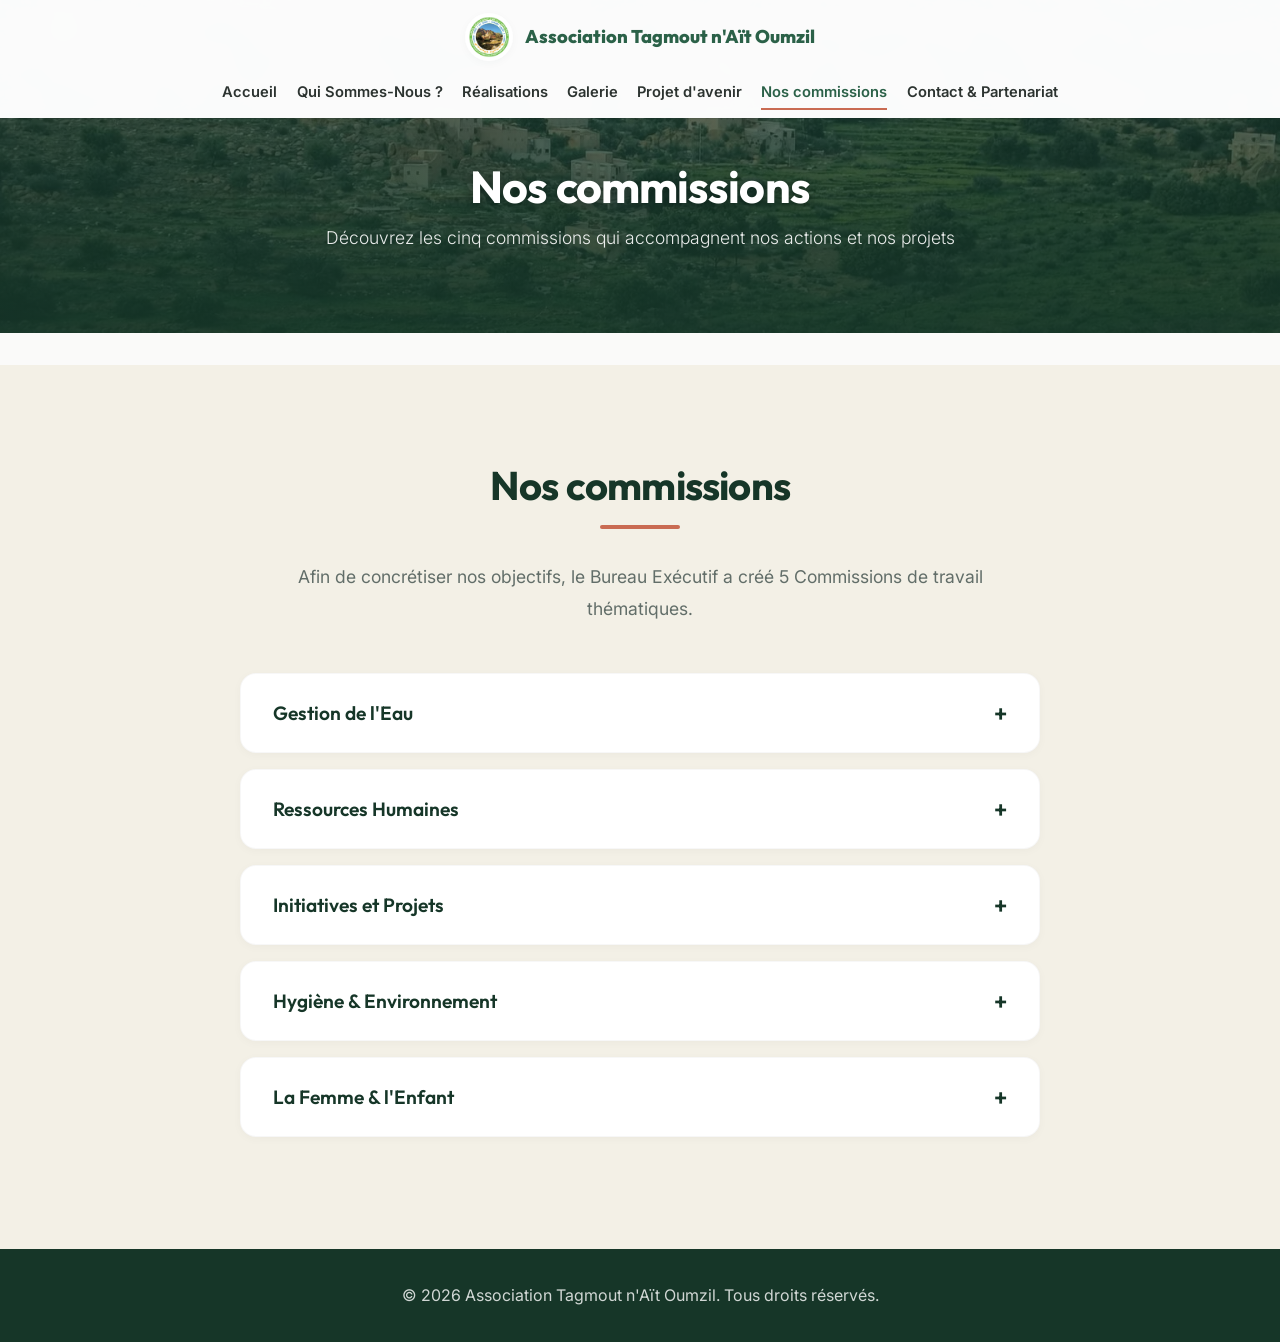
==== commissions-thematiques.html @ 9f8398c7 "feat: presenter les commissions et actualiser les contenus" ====
<!DOCTYPE html>
<html lang="fr">
<head>
    <meta charset="UTF-8">
    <meta name="viewport" content="width=device-width, initial-scale=1.0">
    <title>Nos commissions - Association Tagmout n'Aït Oumzil</title>
    <meta name="description" content="Découvrez les cinq commissions thématiques de l’Association Tagmout : eau, ressources humaines, projets, environnement, femme et enfant.">
    <!-- Google Fonts -->
    <link rel="preconnect" href="https://fonts.googleapis.com">
    <link rel="preconnect" href="https://fonts.gstatic.com" crossorigin>
    <link href="https://fonts.googleapis.com/css2?family=Inter:wght@300;400;600;800&family=Outfit:wght@400;700;900&display=swap" rel="stylesheet">
    <!-- Main Stylesheet -->
    <link rel="stylesheet" href="styles.css?v=2.5">
</head>
<body>
    <!-- Navbar -->
    <nav id="navbar">
        <div class="nav-container">
            <a href="index.html" class="logo">
                <img src="images/logo.webp" alt="Logo Association Tagmout n'Aït Oumzil">
                <span>Association Tagmout n'Aït Oumzil</span>
            </a>
            <button type="button" class="menu-toggle" id="mobile-menu" aria-label="Ouvrir le menu" aria-expanded="false" aria-controls="navigation-principale">
                <span class="bar"></span>
                <span class="bar"></span>
                <span class="bar"></span>
            </button>
            <ul class="nav-menu" id="navigation-principale">
                <li><a href="index.html" class="nav-links">Accueil</a></li>
                <li><a href="qui-sommes-nous.html" class="nav-links">Qui Sommes-Nous ?</a></li>
                <li><a href="realisations.html" class="nav-links">Réalisations</a></li>
                <li><a href="galerie.html" class="nav-links">Galerie</a></li>
                <li><a href="projets-d-avenir.html" class="nav-links">Projet d'avenir</a></li>
                <li><a href="commissions-thematiques.html" class="nav-links">Nos commissions</a></li>
                <li><a href="contact.html" class="nav-links">Contact & Partenariat</a></li>
            </ul>
        </div>
    </nav>

    <!-- Page Header -->
    <header class="page-header">
        <div class="page-header-content">
            <h1>Nos commissions</h1>
            <p>Découvrez les cinq commissions qui accompagnent nos actions et nos projets</p>
        </div>
    </header>

    <!-- Commissions Section -->
    <section class="section light-bg" id="commissions-section">
        <div class="container">
            <div class="section-title">
                <h2>Nos commissions</h2>
                <div class="underline"></div>
            </div>
            <p class="section-subtitle" style="margin-bottom: 3rem;">Afin de concrétiser nos objectifs, le Bureau Exécutif a créé 5 Commissions de travail thématiques.</p>

            <div class="accordion scroll-reveal">
                <div class="accordion-item">
                    <button class="accordion-header">Gestion de l'Eau</button>
                    <div class="accordion-content">
                        <ul>
                            <li>Sensibilisation sur la préservation de l'eau.</li>
                            <li>Réhabilitation des canaux de Zghoughen et des abords du Grand Réservoir Commun.</li>
                            <li>Renforcement du puits de Tizirt.</li>
                            <li>Construction d'un nouveau Réservoir pour la collecte des eaux de pluie.</li>
                        </ul>
                    </div>
                </div>
                <div class="accordion-item">
                    <button class="accordion-header">Ressources Humaines</button>
                    <div class="accordion-content">
                        <ul>
                            <li>Plan de formation pour le Bureau Exécutif.</li>
                            <li>Campagnes pour attirer les jeunes, les femmes et les compétences de la diaspora.</li>
                            <li>Création du site web pour la communication.</li>
                        </ul>
                    </div>
                </div>
                <div class="accordion-item">
                    <button class="accordion-header">Initiatives et Projets</button>
                    <div class="accordion-content">
                        <ul>
                            <li>Réhabilitation des trajets et panneaux de signalisation.</li>
                            <li>Route carrossable pour désenclaver le centre du Douar.</li>
                            <li>Création d'une coopérative d'exploitation des potentialités.</li>
                            <li>Espace de détente, repos et rencontres au centre du Douar.</li>
                        </ul>
                    </div>
                </div>
                <div class="accordion-item">
                    <button class="accordion-header">Hygiène & Environnement</button>
                    <div class="accordion-content">
                        <ul>
                            <li>Installations de fûts d'incinération des déchets ménagers.</li>
                            <li>Nettoyage des points noirs du Douar.</li>
                            <li>Soutien au projet d'assainissement liquide écologique.</li>
                        </ul>
                    </div>
                </div>
                <div class="accordion-item">
                    <button class="accordion-header">La Femme & l'Enfant</button>
                    <div class="accordion-content">
                        <ul>
                            <li>Campagnes de sensibilisation pour les femmes (développement, eau, hygiène).</li>
                            <li>Campagnes pour attirer les compétences des femmes résidentes ou à l'étranger.</li>
                            <li>Soutien à la création de la coopérative du Douar.</li>
                        </ul>
                    </div>
                </div>
            </div>
        </div>
    </section>

    <!-- Footer -->
    <footer>
        <div class="container">
            <p>&copy; 2026 Association Tagmout n'Aït Oumzil. Tous droits réservés.</p>
        </div>
    </footer>

    <script src="script.js?v=2.5"></script>
</body>
</html>
---- styles.css ----
/* 
   =============================================
   VARIABLES & GLOBAL STYLES
   =============================================
*/
:root {
    /* Color Palette - Elegant & Earthy */
    --primary: #2b6148;      /* Deep Forest Green */
    --primary-light: #3d8664;
    --primary-dark: #163628;
    --secondary: #c96b52;    /* Refined Terracotta */
    --accent: #dcb375;       /* Muted Gold */
    --bg-color: #fafaf9;     /* Warm, very light gray */
    --bg-light: #f3f0e6;     /* Sophisticated beige */
    --text-main: #2c3330;    /* Dark charcoal */
    --text-muted: #626e69;
    --white: #ffffff;
    
    /* Typography */
    --font-heading: 'Outfit', sans-serif;
    --font-body: 'Inter', sans-serif;
    
    /* Elegant Effects */
    --shadow-sm: 0 2px 10px rgba(0, 0, 0, 0.03);
    --shadow-md: 0 8px 30px rgba(0, 0, 0, 0.06);
    --shadow-lg: 0 15px 40px rgba(0, 0, 0, 0.08);
    --transition: all 0.4s cubic-bezier(0.25, 1, 0.5, 1);
    --border-radius: 16px;
}

* {
    margin: 0;
    padding: 0;
    box-sizing: border-box;
}

html {
    scroll-behavior: smooth;
    font-size: 16px;
}

body {
    font-family: var(--font-body);
    background-color: var(--bg-color);
    color: var(--text-main);
    line-height: 1.8;
    overflow-x: hidden;
}

h1, h2, h3, h4, h5, h6 {
    font-family: var(--font-heading);
    font-weight: 700;
    line-height: 1.2;
    color: var(--primary-dark);
    letter-spacing: -0.02em;
}

a {
    text-decoration: none;
    color: inherit;
}

ul {
    list-style: none;
}

.container {
    max-width: 1200px;
    margin: 0 auto;
    padding: 0 2rem;
}

/* 
   =============================================
   BUTTONS
   =============================================
*/
.btn {
    display: inline-block;
    padding: 0.8rem 2rem;
    border-radius: 50px;
    font-weight: 600;
    text-transform: uppercase;
    letter-spacing: 1px;
    font-size: 0.9rem;
    transition: var(--transition);
    cursor: pointer;
    border: none;
}

.btn-primary {
    background-color: var(--primary);
    color: var(--white);
    box-shadow: var(--shadow-sm);
}

.btn-primary:hover {
    background-color: var(--primary-dark);
    transform: translateY(-2px);
    box-shadow: var(--shadow-md);
}

/* 
   =============================================
   NAVIGATION
   =============================================
*/
#navbar {
    position: fixed;
    top: 0;
    width: 100%;
    background-color: rgba(255, 255, 255, 0.98);
    backdrop-filter: blur(10px);
    -webkit-backdrop-filter: blur(10px);
    z-index: 1000;
    box-shadow: 0 4px 20px rgba(0, 0, 0, 0.05);
    transition: var(--transition);
}

.nav-container {
    max-width: 1400px;
    margin: 0 auto;
    padding: 0.8rem 2rem;
    display: flex;
    justify-content: space-between;
    align-items: center;
}

.logo {
    display: flex;
    align-items: center;
    gap: 0.8rem;
    font-family: var(--font-heading);
    font-size: 1.15rem;
    font-weight: 800;
    color: var(--primary);
    white-space: nowrap;
    text-decoration: none;
}

.logo span {
    white-space: nowrap;
}

.logo img {
    height: 48px;
    width: 48px;
    border-radius: 50%;
    object-fit: cover;
    box-shadow: var(--shadow-sm);
    transition: var(--transition);
    flex-shrink: 0;
}

.logo img:hover {
    transform: scale(1.05);
}

.nav-menu {
    display: flex;
    align-items: center;
    gap: 1.2rem;
    list-style: none;
}

.nav-links {
    font-weight: 600;
    font-size: 0.92rem;
    color: var(--text-main);
    transition: var(--transition);
    position: relative;
    white-space: nowrap;
    padding: 0.3rem 0;
}

.nav-links::after {
    content: '';
    position: absolute;
    width: 0;
    height: 2px;
    bottom: -4px;
    left: 0;
    background-color: var(--secondary);
    transition: var(--transition);
}

.nav-links:hover {
    color: var(--primary);
}

.nav-links:hover::after {
    width: 100%;
}

.menu-toggle {
    background: transparent;
    border: 0;
    padding: 10px;
    flex-shrink: 0;
    display: none;
    flex-direction: column;
    cursor: pointer;
    gap: 5px;
}

.menu-toggle:focus-visible {
    outline: 3px solid var(--primary);
    outline-offset: 3px;
}

.filter-btn[hidden] {
    display: none;
}

.gallery-empty {
    color: var(--white);
    padding: 2rem;
    text-align: center;
}

.bar {
    width: 25px;
    height: 3px;
    background-color: var(--primary-dark);
    transition: var(--transition);
}

/* 
   =============================================
   HERO SECTION
   =============================================
*/
.hero {
    position: relative;
    height: 100vh;
    min-height: 700px;
    display: flex;
    align-items: center;
    justify-content: center;
    text-align: center;
    padding: 0 2rem;
    overflow: hidden;
}

.hero-bg {
    position: absolute;
    top: 0; left: 0; right: 0; bottom: 0;
    background-image: url('images/photos.webp');
    background-size: cover;
    background-position: center;
    background-attachment: fixed;
    z-index: 0;
    transform: scale(1.05);
}

.hero-overlay {
    position: absolute;
    top: 0; left: 0; right: 0; bottom: 0;
    background: linear-gradient(180deg, rgba(22, 54, 40, 0.5) 0%, rgba(22, 54, 40, 0.85) 100%);
    z-index: 1;
}

.hero-content {
    position: relative;
    z-index: 2;
    max-width: 900px;
    color: var(--white);
    padding-top: 50px;
}

.animate-title {
    font-size: 3.8rem;
    color: var(--white);
    margin-bottom: 1.5rem;
    text-shadow: 0 5px 15px rgba(0,0,0,0.5);
    opacity: 0;
    animation: fadeInUp 1s ease 0.2s forwards;
}

.animate-subtitle {
    font-size: 1.3rem;
    margin-bottom: 2.5rem;
    color: rgba(255,255,255,0.9);
    font-weight: 300;
    opacity: 0;
    animation: fadeInUp 1s ease 0.5s forwards;
    line-height: 1.8;
}

.animate-btn {
    opacity: 0;
    animation: fadeInUp 1s ease 0.8s forwards;
}

.btn-glow {
    box-shadow: none;
    position: relative;
    overflow: hidden;
}

.btn-glow::after {
    content: '';
    position: absolute;
    top: -50%; left: -50%; width: 200%; height: 200%;
    background: radial-gradient(circle, rgba(255,255,255,0.1) 0%, transparent 60%);
    opacity: 0;
    transform: scale(0.5);
    transition: transform 0.5s, opacity 0.5s;
}

.btn-glow:hover::after {
    opacity: 1;
    transform: scale(1);
}

.btn-glow:hover {
    box-shadow: var(--shadow-md);
}

/* Scroll Indicator */
.scroll-indicator {
    position: absolute;
    bottom: 30px;
    left: 50%;
    transform: translateX(-50%);
    z-index: 2;
    display: flex;
    flex-direction: column;
    align-items: center;
    opacity: 0;
    animation: fadeIn 1s ease 1.2s forwards;
}

.mouse {
    width: 30px;
    height: 50px;
    border: 2px solid rgba(255,255,255,0.7);
    border-radius: 20px;
    position: relative;
}

.wheel {
    width: 4px;
    height: 8px;
    background-color: var(--white);
    border-radius: 2px;
    position: absolute;
    top: 8px;
    left: 50%;
    transform: translateX(-50%);
    animation: scrollWheel 2s infinite ease-in-out;
}

/* 
   =============================================
   SECTIONS & LAYOUTS
   =============================================
*/
.section {
    padding: 6rem 0;
}

.light-bg {
    background-color: var(--bg-light);
}

.section-title {
    text-align: center;
    margin-bottom: 4rem;
}

.section-title h2 {
    font-size: 2.5rem;
    margin-bottom: 1rem;
}

.underline {
    width: 80px;
    height: 4px;
    background-color: var(--secondary);
    margin: 0 auto;
    border-radius: 2px;
}

.section-subtitle {
    text-align: center;
    max-width: 700px;
    margin: -2rem auto 4rem;
    font-size: 1.1rem;
    color: var(--text-muted);
}

/* About Grid */
.about-grid {
    display: grid;
    grid-template-columns: 1fr 1fr;
    gap: 4rem;
    align-items: center;
}

.about-text p {
    font-size: 1.1rem;
    margin-bottom: 1.5rem;
}

.bureau-info {
    margin-top: 2rem;
    padding: 1.5rem;
    background-color: var(--white);
    border-left: 4px solid var(--primary);
    border-radius: 0 var(--border-radius) var(--border-radius) 0;
    box-shadow: var(--shadow-sm);
}

.about-image img {
    width: 100%;
    border-radius: var(--border-radius);
    box-shadow: var(--shadow-md);
    transition: var(--transition);
}

.about-image img:hover {
    transform: scale(1.02);
    box-shadow: var(--shadow-lg);
}

/* Cards Grid */
.cards-grid {
    display: grid;
    grid-template-columns: repeat(auto-fit, minmax(300px, 1fr));
    gap: 2rem;
}

.card {
    background-color: var(--white);
    padding: 2.5rem 2rem;
    border-radius: var(--border-radius);
    box-shadow: var(--shadow-sm);
    border: 1px solid rgba(0,0,0,0.03);
    text-align: center;
    transition: var(--transition);
    position: relative;
    overflow: hidden;
    z-index: 1;
}

.card::before {
    content: '';
    position: absolute;
    top: 0; left: 0; width: 100%; height: 0;
    background-color: var(--primary-light);
    z-index: -1;
    transition: var(--transition);
    opacity: 0.05;
}

.card:hover {
    transform: translateY(-4px);
    box-shadow: var(--shadow-md);
    border-color: rgba(43, 97, 72, 0.1);
}

.card-icon {
    font-size: 3rem;
    margin-bottom: 1.5rem;
}

.card h3 {
    font-size: 1.3rem;
    margin-bottom: 1rem;
}

.card p {
    color: var(--text-muted);
    font-size: 0.95rem;
}

.card ul {
    text-align: left;
    margin-top: 1rem;
    padding-left: 0;
    list-style: none;
}

.card li {
    color: var(--text-muted);
    font-size: 0.95rem;
    margin-bottom: 0.8rem;
    position: relative;
    padding-left: 1.4rem;
    line-height: 1.6;
}

.card li::before {
    content: "•";
    color: var(--primary);
    font-weight: bold;
    font-size: 1.2rem;
    position: absolute;
    left: 0;
    top: -2px;
}

/* Accordion */
.accordion {
    max-width: 800px;
    margin: 0 auto;
}

.accordion-item {
    background-color: var(--white);
    margin-bottom: 1rem;
    border-radius: var(--border-radius);
    box-shadow: var(--shadow-sm);
    border: 1px solid rgba(0,0,0,0.03);
    overflow: hidden;
    transition: var(--transition);
}

.accordion-item:hover {
    transform: translateY(-2px);
    box-shadow: var(--shadow-md);
}

.accordion-header {
    width: 100%;
    text-align: left;
    padding: 1.5rem 2rem;
    font-size: 1.2rem;
    font-weight: 600;
    font-family: var(--font-heading);
    color: var(--primary-dark);
    background-color: transparent;
    border: none;
    cursor: pointer;
    display: flex;
    justify-content: space-between;
    align-items: center;
    transition: var(--transition);
}

.accordion-header:hover {
    color: var(--secondary);
}

.accordion-header::after {
    content: '+';
    font-size: 1.5rem;
    transition: var(--transition);
}

.accordion-header.active::after {
    content: '−';
    color: var(--secondary);
}

.accordion-content {
    max-height: 0;
    overflow: hidden;
    transition: max-height 0.3s ease-out;
    background-color: #fafafa;
}

.accordion-content ul {
    padding: 0 2rem 1.5rem 3rem;
    list-style-type: disc;
    color: var(--text-muted);
}

.accordion-content li {
    margin-bottom: 0.5rem;
}

/* Contact */
.contact-grid {
    display: grid;
    grid-template-columns: 1fr 1fr;
    gap: 4rem;
    align-items: center;
    margin-bottom: 4rem;
}

.contact-message h3 {
    font-size: 2rem;
    margin-bottom: 1.5rem;
}

.contact-message p {
    font-size: 1.1rem;
    margin-bottom: 1rem;
    color: var(--text-muted);
}

.contact-cards {
    display: flex;
    flex-direction: column;
    gap: 1.5rem;
}

.contact-card {
    background-color: var(--white);
    padding: 2rem;
    border-radius: var(--border-radius);
    border-left: 4px solid var(--primary);
    box-shadow: var(--shadow-sm);
    transition: var(--transition);
}

.contact-card:hover {
    transform: translateY(-2px);
    box-shadow: var(--shadow-md);
}

.contact-card h4 {
    color: var(--primary);
    margin-bottom: 0.5rem;
}

.contact-card .name {
    font-weight: 700;
    font-size: 1.2rem;
    margin-bottom: 1rem;
}

.contact-card p {
    margin-bottom: 0.5rem;
    display: flex;
    align-items: center;
    gap: 0.5rem;
}

.contact-card a {
    color: var(--primary);
    transition: var(--transition);
}

.contact-card a:hover {
    color: var(--secondary);
    text-decoration: underline;
}

.visite-cards-container {
    display: flex;
    flex-direction: column;
    gap: 3.5rem;
    margin-top: 2rem;
}

.visite-member {
    text-align: center;
}

.visite-member h3 {
    font-size: 1.4rem;
    color: var(--primary-dark);
    margin-bottom: 1.5rem;
    position: relative;
    display: inline-block;
    padding-bottom: 0.5rem;
}

.visite-member h3::after {
    content: '';
    position: absolute;
    bottom: 0;
    left: 25%;
    width: 50%;
    height: 2px;
    background-color: var(--accent);
}

.visite-cards {
    display: flex;
    justify-content: center;
    gap: 2.5rem;
    flex-wrap: wrap;
}

.visite-card-wrapper {
    display: flex;
    flex-direction: column;
    align-items: center;
    gap: 0.8rem;
}

.card-lang {
    font-size: 0.8rem;
    text-transform: uppercase;
    font-weight: 700;
    color: var(--secondary);
    letter-spacing: 1px;
    background: rgba(0, 0, 0, 0.05);
    padding: 0.3rem 0.8rem;
    border-radius: 50px;
}

.visite-img {
    max-width: 100%;
    width: 350px;
    border-radius: var(--border-radius);
    box-shadow: var(--shadow-md);
    transition: var(--transition);
}

/* Chiffres Clés Section */
.stats-section {
    background-color: var(--bg-light);
    padding: 5rem 0;
    border-bottom: 1px solid rgba(0,0,0,0.03);
}

.stats-container {
    display: flex;
    justify-content: space-around;
    align-items: center;
    flex-wrap: wrap;
    gap: 3rem;
    text-align: center;
}

.stat-item {
    flex: 1;
    min-width: 200px;
}

.stat-number {
    font-size: 3.5rem;
    font-weight: 800;
    font-family: var(--font-heading);
    margin-bottom: 0.5rem;
    color: var(--primary);
    display: flex;
    align-items: baseline;
    justify-content: center;
    letter-spacing: -1px;
}

.stat-suffix {
    font-size: 2rem;
    margin-left: 2px;
}

.stat-item p {
    font-size: 1.05rem;
    text-transform: uppercase;
    letter-spacing: 1px;
    color: var(--text-muted);
    font-weight: 600;
}

/* Commission overview on the home page */
#nos-commissions .commissions-intro {
    max-width: 760px;
    margin: 0 auto 2.5rem;
    text-align: center;
}

.commissions-grid {
    display: grid;
    grid-template-columns: repeat(5, minmax(0, 1fr));
    gap: 1rem;
}

.commission-card {
    padding: 1.5rem 1.25rem;
    background: var(--white);
    border: 1px solid rgba(43, 97, 72, 0.1);
    border-radius: var(--border-radius);
    box-shadow: var(--shadow-sm);
    border-bottom: 3px solid rgba(43, 97, 72, 0.3);
}

.commission-card-top {
    display: flex;
    align-items: center;
    justify-content: space-between;
    margin-bottom: 1.5rem;
}

.commission-icon {
    display: grid;
    place-items: center;
    width: 48px;
    height: 48px;
    border-radius: 14px;
    background: #edf4ef;
    color: var(--primary);
}

.commission-icon svg { width: 26px; height: 26px; }
.commission-number { color: var(--secondary); font-size: 0.8rem; font-weight: 600; }
.commission-card h3 { font-size: 1.15rem; line-height: 1.35; margin-bottom: 0.8rem; }
.commission-card p { font-size: 0.9rem; line-height: 1.7; color: var(--text-muted); }
.commissions-action { margin-top: 2.5rem; text-align: center; }
.commissions-action .btn { white-space: normal; }

@media (max-width: 1050px) {
    .commissions-grid { grid-template-columns: repeat(6, minmax(0, 1fr)); }
    .commission-card { grid-column: span 2; }
    .commission-card:nth-last-child(-n+2) { grid-column: span 3; }
}

@media (max-width: 600px) {
    .commissions-grid { grid-template-columns: 1fr; }
    .commission-card, .commission-card:nth-last-child(-n+2) { grid-column: auto; }
    .commission-card { padding: 1.5rem; }
    .commission-card-top { margin-bottom: 1rem; }
}

/* Galerie Section */
.gallery-filters {
    display: flex;
    justify-content: center;
    align-items: center;
    flex-wrap: wrap;
    gap: 0.8rem;
    margin-bottom: 2.5rem;
}

.filter-btn {
    background-color: var(--white);
    color: var(--text-main);
    border: 1px solid rgba(0, 0, 0, 0.08);
    padding: 0.6rem 1.4rem;
    border-radius: 30px;
    font-family: var(--font-body);
    font-size: 0.95rem;
    font-weight: 600;
    cursor: pointer;
    transition: var(--transition);
    box-shadow: var(--shadow-sm);
}

.filter-btn:hover {
    background-color: var(--bg-light);
    color: var(--primary);
    transform: translateY(-2px);
}

.filter-btn.active {
    background-color: var(--primary);
    color: var(--white);
    border-color: var(--primary);
    box-shadow: var(--shadow-md);
}

.gallery-grid {
    display: grid;
    grid-template-columns: repeat(auto-fit, minmax(300px, 1fr));
    gap: 2rem;
    margin-top: 1rem;
}

.gallery-item {
    position: relative;
    border-radius: var(--border-radius);
    overflow: hidden;
    box-shadow: var(--shadow-sm);
    aspect-ratio: 16/9;
    cursor: pointer;
    border: 1px solid rgba(0,0,0,0.03);
    transition: transform 0.4s ease, opacity 0.4s ease;
}

.gallery-item img {
    width: 100%;
    height: 100%;
    object-fit: cover;
    transition: transform 0.6s cubic-bezier(0.25, 1, 0.5, 1);
}

.gallery-overlay {
    position: absolute;
    bottom: 0;
    left: 0;
    width: 100%;
    padding: 2rem 1.5rem 1.5rem;
    background: linear-gradient(to top, rgba(22, 54, 40, 0.9), transparent);
    color: white;
    opacity: 0;
    transform: translateY(10px);
    transition: all 0.4s ease;
    display: flex;
    align-items: flex-end;
}

.gallery-overlay span {
    font-family: var(--font-heading);
    font-size: 1.3rem;
    font-weight: 600;
    letter-spacing: 0.5px;
}

.gallery-item:hover img {
    transform: scale(1.05);
}

.gallery-item:hover .gallery-overlay {
    opacity: 1;
    transform: translateY(0);
}

.visite-img:hover {
    transform: translateY(-2px) scale(1.02);
    box-shadow: var(--shadow-md);
}

/* Footer */
footer {
    background-color: var(--primary-dark);
    color: var(--white);
    text-align: center;
    padding: 2rem 0;
}

footer p {
    opacity: 0.8;
}

/* 
   =============================================
   ANIMATIONS & RESPONSIVE
   =============================================
*/
@keyframes fadeInDown {
    from { opacity: 0; transform: translateY(-30px); }
    to { opacity: 1; transform: translateY(0); }
}

.scroll-reveal {
    opacity: 0;
    transform: translateY(30px);
    transition: all 0.8s ease;
}

.scroll-reveal.visible {
    opacity: 1;
    transform: translateY(0);
}

/* Media Queries */
@media screen and (max-width: 992px) {
    .about-grid, .contact-grid {
        grid-template-columns: 1fr;
        gap: 2rem;
    }
    .hero-content h1 {
        font-size: 2.8rem;
    }
}

@media screen and (max-width: 1150px) {
    .nav-container {
        gap: 1rem;
    }

    .logo {
        min-width: 0;
        white-space: normal;
    }

    .logo span {
        white-space: normal;
        overflow-wrap: anywhere;
        line-height: 1.35;
    }

    .nav-menu {
        position: absolute;
        top: 100%;
        left: -100%;
        visibility: hidden;
        width: 100%;
        flex-direction: column;
        background-color: rgba(255, 255, 255, 0.98);
        text-align: center;
        transition: 0.3s;
        box-shadow: var(--shadow-md);
        padding: 2rem 0;
        gap: 1.5rem;
        max-height: calc(100dvh - 100%);
        overflow-y: auto;
        overscroll-behavior: contain;
    }

    .nav-menu li {
        width: 100%;
    }

    .nav-menu .nav-links {
        display: block;
        padding: 0.65rem 1rem;
        white-space: normal;
    }
    
    .nav-menu.active {
        left: 0;
        visibility: visible;
    }
    
    .menu-toggle {
        display: flex;
        width: 44px;
        height: 44px;
        align-items: center;
        justify-content: center;
    }
    
    .menu-toggle.is-active .bar:nth-child(2) {
        opacity: 0;
    }
    .menu-toggle.is-active .bar:nth-child(1) {
        transform: translateY(8px) rotate(45deg);
    }
    .menu-toggle.is-active .bar:nth-child(3) {
        transform: translateY(-8px) rotate(-45deg);
    }
    
    .hero-content h1 {
        font-size: 2.2rem;
    }
    
    .section {
        padding: 4rem 0;
    }
}

@media screen and (max-width: 600px) {
    .nav-container {
        padding: 0.75rem 1rem;
        gap: 0.75rem;
    }

    .logo {
        gap: 0.625rem;
        font-size: 1rem;
    }

    .logo img {
        width: 40px;
        height: 40px;
    }

    .nav-menu {
        padding: 0.75rem 0;
        gap: 0.25rem;
    }
}

@keyframes scrollWheel {
    0% { top: 8px; opacity: 1; }
    50% { top: 20px; opacity: 0; }
    100% { top: 8px; opacity: 0; }
}

@keyframes fadeInUp {
    from { opacity: 0; transform: translateY(30px); }
    to { opacity: 1; transform: translateY(0); }
}

@keyframes fadeIn {
    from { opacity: 0; }
    to { opacity: 1; }
}

/* President Section Styling */
.president-card {
    background-color: var(--white);
    border-radius: var(--border-radius);
    padding: 3.5rem 3rem;
    box-shadow: var(--shadow-md);
    border-left: 6px solid var(--secondary);
    position: relative;
    overflow: hidden;
    margin-top: 1rem;
}

.president-badge {
    display: flex;
    align-items: center;
    gap: 1.5rem;
    margin-bottom: 2rem;
    padding-bottom: 1.5rem;
    border-bottom: 1px solid rgba(0,0,0,0.06);
}

.president-avatar {
    width: 90px;
    height: 90px;
    border-radius: 50%;
    background-color: var(--bg-light);
    display: flex;
    align-items: center;
    justify-content: center;
    font-size: 2.5rem;
    box-shadow: var(--shadow-sm);
    border: 2px solid var(--accent);
    overflow: hidden;
    flex-shrink: 0; /* Prevents the circle from squishing on smaller layouts */
}

.president-avatar img {
    width: 100%;
    height: 100%;
    object-fit: cover;
    object-position: center top;
}

.president-titles h3 {
    font-size: 1.5rem;
    color: var(--primary-dark);
    margin-bottom: 0.2rem;
}

.president-titles p {
    color: var(--secondary);
    font-weight: 600;
    font-size: 0.95rem;
    text-transform: uppercase;
    letter-spacing: 1px;
}

.president-text p {
    font-size: 1.05rem;
    line-height: 1.9;
    color: var(--text-main);
    margin-bottom: 1.5rem;
}

.president-text p:last-child {
    margin-bottom: 0;
    font-weight: 500;
    color: var(--primary-dark);
    background: rgba(43, 97, 72, 0.04);
    padding: 1.2rem 1.5rem;
    border-radius: 12px;
    border-left: 3px solid var(--primary);
}

/* Floating Image */
.floating-img {
    animation: float 6s ease-in-out infinite;
}

@keyframes float {
    0% { transform: translateY(0px); }
    50% { transform: translateY(-15px); }
    100% { transform: translateY(0px); }
}

/* Page Header for Inner Pages */
.page-header {
    position: relative;
    padding: 10rem 2rem 5rem;
    background-image: url('images/photos.webp');
    background-size: cover;
    background-position: center;
    text-align: center;
    color: var(--white);
    margin-bottom: 2rem;
}

.page-header::before {
    content: '';
    position: absolute;
    top: 0; left: 0; right: 0; bottom: 0;
    background: linear-gradient(180deg, rgba(22, 54, 40, 0.6) 0%, rgba(22, 54, 40, 0.9) 100%);
    z-index: 1;
}

.page-header-content {
    position: relative;
    z-index: 2;
    max-width: 800px;
    margin: 0 auto;
}

.page-header h1 {
    font-size: 2.8rem;
    color: var(--white);
    margin-bottom: 0.5rem;
    text-shadow: 0 2px 10px rgba(0, 0, 0, 0.3);
}

.page-header p {
    font-size: 1.1rem;
    color: rgba(255, 255, 255, 0.9);
    font-weight: 300;
}

/* Active Nav Link Styling */
.nav-links.active {
    color: var(--primary);
}

.nav-links.active::after {
    width: 100%;
    background-color: var(--secondary);
}

/* Observatory card style in stylesheet */
.observatory-card {
    transition: var(--transition);
}

.observatory-card:hover {
    transform: translateY(-4px);
    box-shadow: var(--shadow-lg);
}

/* Inner Page Specific Layout Adjustments */
.inner-page-section {
    padding: 4rem 0;
}

/* --- Lightbox Visionneuse --- */
.lightbox {
    display: none; /* Hidden by default */
    position: fixed;
    z-index: 2000; /* On top of navigation */
    padding-top: 100px;
    left: 0;
    top: 0;
    width: 100%;
    height: 100%;
    overflow: auto;
    background-color: rgba(0, 0, 0, 0.95);
    backdrop-filter: blur(8px);
    align-items: center;
    justify-content: center;
    flex-direction: column;
}

/* Show states */
.lightbox.active {
    display: flex;
}

/* Lightbox Close Button */
.lightbox-close {
    position: absolute;
    top: 30px;
    right: 40px;
    color: #f1f1f1;
    font-size: 60px;
    font-weight: 300;
    transition: var(--transition);
    cursor: pointer;
    z-index: 2010;
    line-height: 1;
}

.lightbox-close:hover {
    color: var(--secondary);
    transform: scale(1.1) rotate(90deg);
}

/* Lightbox Content (Image) */
.lightbox-content {
    margin: auto;
    display: block;
    max-width: 85%;
    max-height: 75vh;
    border-radius: var(--border-radius);
    box-shadow: 0 10px 40px rgba(0,0,0,0.5);
    border: 3px solid rgba(255, 255, 255, 0.08);
    transform: scale(0.95);
    opacity: 0;
    transition: transform 0.4s cubic-bezier(0.25, 1, 0.5, 1), opacity 0.4s ease;
}

.lightbox.active .lightbox-content {
    transform: scale(1);
    opacity: 1;
}

/* Lightbox Caption */
.lightbox-caption {
    margin: 1.5rem auto 0;
    width: 80%;
    max-width: 700px;
    text-align: center;
    color: #ccc;
    font-size: 1.15rem;
    font-family: var(--font-heading);
    letter-spacing: 0.5px;
    opacity: 0;
    transition: opacity 0.4s ease 0.2s;
}

.lightbox.active .lightbox-caption {
    opacity: 1;
}

/* Responsive adjustments */
@media only screen and (max-width: 768px) {
    .lightbox-content {
        max-width: 95%;
        max-height: 65vh;
    }
    .lightbox-close {
        top: 20px;
        right: 25px;
        font-size: 45px;
    }
}

/* Lightbox Nav Arrows */
.lightbox-prev, .lightbox-next {
    position: absolute;
    top: 50%;
    transform: translateY(-50%);
    color: #f1f1f1;
    font-size: 50px;
    font-weight: bold;
    transition: var(--transition);
    cursor: pointer;
    z-index: 2010;
    user-select: none;
    padding: 1.5rem;
}

.lightbox-prev {
    left: 20px;
}

.lightbox-next {
    right: 20px;
}

.lightbox-prev:hover, .lightbox-next:hover {
    color: var(--secondary);
    transform: translateY(-50%) scale(1.1);
}

@media only screen and (max-width: 768px) {
    .lightbox-prev, .lightbox-next {
        font-size: 35px;
        padding: 0.8rem;
    }
    .lightbox-prev {
        left: 5px;
    }
    .lightbox-next {
        right: 5px;
    }
}

/* --- Single Gallery Slideshow Component --- */
.gallery-slideshow-container {
    width: 100%;
    margin: 2rem auto 4rem;
    background: var(--white);
    border-radius: var(--border-radius);
    padding: 3rem;
    box-shadow: var(--shadow-md);
    border: 1px solid rgba(0,0,0,0.03);
}

.slideshow-wrapper {
    position: relative;
    width: 100%;
    max-width: 850px;
    margin: 0 auto;
    aspect-ratio: 16/9;
    border-radius: var(--border-radius);
    overflow: hidden;
    box-shadow: var(--shadow-lg);
    border: 4px solid var(--white);
    background-color: var(--primary-dark);
}

.slideshow-container {
    position: relative;
    width: 100%;
    height: 100%;
}

.slide {
    position: absolute;
    top: 0;
    left: 0;
    width: 100%;
    height: 100%;
    opacity: 0;
    transition: opacity 0.8s ease-in-out;
}

.slide.active {
    opacity: 1;
}

.slide img {
    width: 100%;
    height: 100%;
    object-fit: cover;
    cursor: pointer;
    transition: transform 0.6s var(--transition);
}

.slide img:hover {
    transform: scale(1.04);
}

.slide .gallery-overlay {
    /* Kept hidden but available for Lightbox */
    display: none;
}

/* Prev/Next Navigation Arrows */
.slide-nav {
    position: absolute;
    top: 50%;
    transform: translateY(-50%);
    background: rgba(0,0,0,0.45);
    color: var(--white);
    border: none;
    width: 48px;
    height: 48px;
    border-radius: 50%;
    font-size: 1.25rem;
    cursor: pointer;
    display: flex;
    align-items: center;
    justify-content: center;
    transition: var(--transition);
    z-index: 10;
}

.slide-nav:hover {
    background: var(--accent);
    color: var(--white);
    transform: translateY(-50%) scale(1.1);
}

.slide-nav.prev {
    left: 1.25rem;
}

.slide-nav.next {
    right: 1.25rem;
}

/* Dots Navigation */
.slide-dots {
    position: absolute;
    bottom: 1.25rem;
    left: 50%;
    transform: translateX(-50%);
    display: flex;
    gap: 0.6rem;
    z-index: 10;
}

.slide-dot {
    width: 11px;
    height: 11px;
    border-radius: 50%;
    background: rgba(255,255,255,0.4);
    border: 1px solid rgba(0,0,0,0.1);
    cursor: pointer;
    transition: var(--transition);
    padding: 0;
}

.slide-dot.active {
    background: var(--accent);
    transform: scale(1.3);
    box-shadow: 0 0 8px var(--accent);
}

@media only screen and (max-width: 768px) {
    .gallery-slideshow-container {
        padding: 1.5rem;
        margin-top: 1rem;
    }
    
    .slideshow-wrapper {
        border-width: 2px;
    }
    
    .slide-nav {
        width: 38px;
        height: 38px;
        font-size: 1rem;
    }
    
    .slide-nav.prev {
        left: 0.75rem;
    }
    
    .slide-nav.next {
        right: 0.75rem;
    }
}

/* Keep the expanded navigation clear of the association logo. */
@media screen and (min-width: 1151px) {
    .nav-container {
        flex-wrap: wrap;
        justify-content: center;
        gap: 1rem 2rem;
    }
}
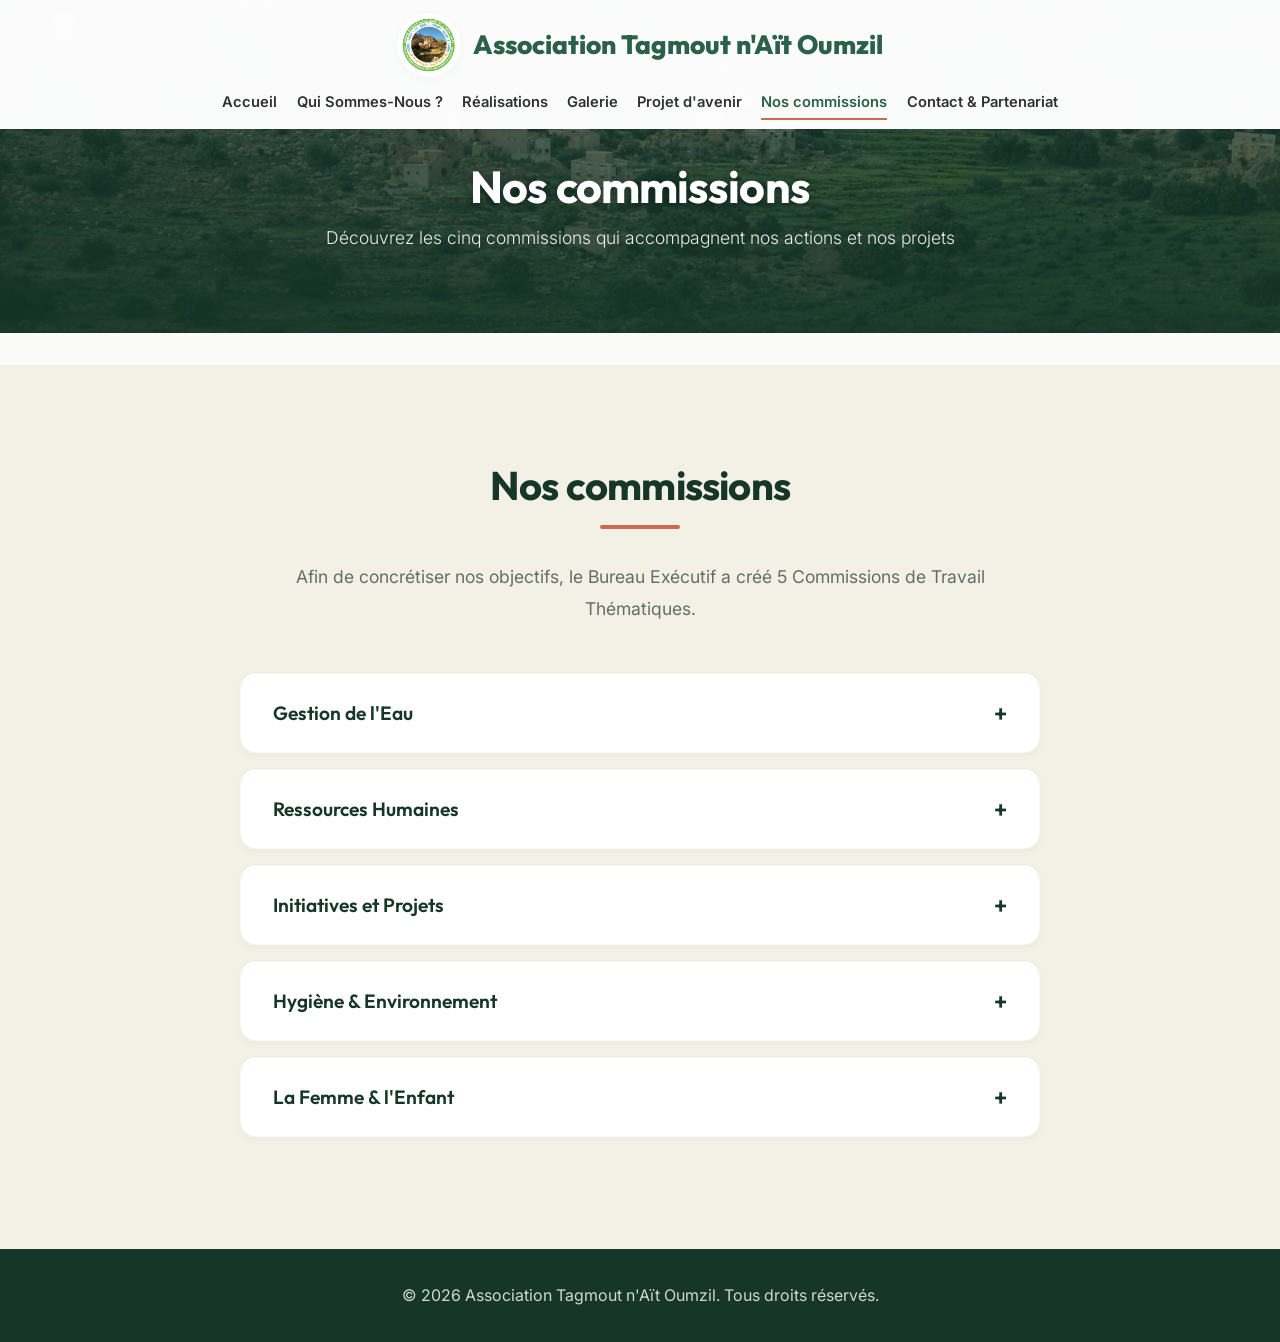
==== commit 01a397a3: "fix: ajuster l'en-tete et corriger les contenus du site" ====
--- a/commissions-thematiques.html
+++ b/commissions-thematiques.html
@@ -10,7 +10,7 @@
     <link rel="preconnect" href="https://fonts.gstatic.com" crossorigin>
     <link href="https://fonts.googleapis.com/css2?family=Inter:wght@300;400;600;800&family=Outfit:wght@400;700;900&display=swap" rel="stylesheet">
     <!-- Main Stylesheet -->
-    <link rel="stylesheet" href="styles.css?v=2.5">
+    <link rel="stylesheet" href="styles.css?v=2.9">
 </head>
 <body>
     <!-- Navbar -->
@@ -52,7 +52,7 @@
                 <h2>Nos commissions</h2>
                 <div class="underline"></div>
             </div>
-            <p class="section-subtitle" style="margin-bottom: 3rem;">Afin de concrétiser nos objectifs, le Bureau Exécutif a créé 5 Commissions de travail thématiques.</p>
+            <p class="section-subtitle" style="margin-bottom: 3rem;">Afin de concrétiser nos objectifs, le Bureau Exécutif a créé 5 Commissions de Travail Thématiques.</p>
 
             <div class="accordion scroll-reveal">
                 <div class="accordion-item">
@@ -72,7 +72,7 @@
                         <ul>
                             <li>Plan de formation pour le Bureau Exécutif.</li>
                             <li>Campagnes pour attirer les jeunes, les femmes et les compétences de la diaspora.</li>
-                            <li>Création du site web pour la communication.</li>
+                            <li>Création d'une page Facebook pour les échanges et la commission.</li>
                         </ul>
                     </div>
                 </div>
@@ -81,7 +81,7 @@
                     <div class="accordion-content">
                         <ul>
                             <li>Réhabilitation des trajets et panneaux de signalisation.</li>
-                            <li>Route carrossable pour désenclaver le centre du Douar.</li>
+                            <li>Route pour les véhicules et transport vers la Mosquée et les demeures du Centre du Douar/Village.</li>
                             <li>Création d'une coopérative d'exploitation des potentialités.</li>
                             <li>Espace de détente, repos et rencontres au centre du Douar.</li>
                         </ul>
@@ -118,6 +118,6 @@
         </div>
     </footer>
 
-    <script src="script.js?v=2.5"></script>
+    <script src="script.js?v=2.6"></script>
 </body>
 </html>
--- a/styles.css
+++ b/styles.css
@@ -844,6 +844,38 @@
     box-shadow: var(--shadow-md);
 }
 
+.gallery-projects {
+    padding: 1.5rem;
+    background: var(--bg-light);
+    border-radius: 16px;
+    margin-bottom: 1.5rem;
+    text-align: center;
+}
+
+.gallery-projects[hidden] {
+    display: none;
+}
+
+.gallery-projects h2 {
+    font-size: 1.2rem;
+    margin-bottom: 1rem;
+}
+
+.gallery-projects .gallery-filters {
+    margin-bottom: 0;
+}
+
+.gallery-album-label {
+    text-align: center;
+    font-weight: 600;
+    color: var(--primary);
+}
+
+.project-filter-btn:focus-visible {
+    outline: 3px solid var(--primary);
+    outline-offset: 3px;
+}
+
 .gallery-grid {
     display: grid;
     grid-template-columns: repeat(auto-fit, minmax(300px, 1fr));
@@ -949,7 +981,7 @@
     }
 }
 
-@media screen and (max-width: 1150px) {
+@media screen and (max-width: 900px) {
     .nav-container {
         gap: 1rem;
     }
@@ -1449,10 +1481,15 @@
     transform: translateX(-50%);
     display: flex;
     gap: 0.6rem;
+    width: max-content;
+    max-width: calc(100% - 2rem);
+    flex-wrap: wrap;
+    justify-content: center;
     z-index: 10;
 }
 
 .slide-dot {
+    flex-shrink: 0;
     width: 11px;
     height: 11px;
     border-radius: 50%;
@@ -1494,11 +1531,40 @@
     }
 }
 
-/* Keep the expanded navigation clear of the association logo. */
-@media screen and (min-width: 1151px) {
-    .nav-container {
-        flex-wrap: wrap;
-        justify-content: center;
-        gap: 1rem 2rem;
-    }
-}
+/* Logo and association name on the first row, navigation on the second. */
+.nav-container {
+    flex-direction: column;
+    justify-content: center;
+    gap: 0.65rem;
+}
+.logo {
+    font-size: 1.65rem;
+}
+.logo img {
+    width: 64px;
+    height: 64px;
+}
+.nav-menu {
+    justify-content: center;
+    width: 100%;
+}
+.hero-content {
+    padding-top: 145px;
+}
+html {
+    scroll-padding-top: 150px;
+}
+@media screen and (max-width: 900px) {
+    .logo {
+        font-size: clamp(0.8rem, 3.1vw, 1.65rem);
+        gap: 0.5rem;
+    }
+    .logo span {
+        white-space: nowrap;
+        overflow-wrap: normal;
+    }
+    .logo img {
+        width: clamp(36px, 7vw, 64px);
+        height: clamp(36px, 7vw, 64px);
+    }
+}
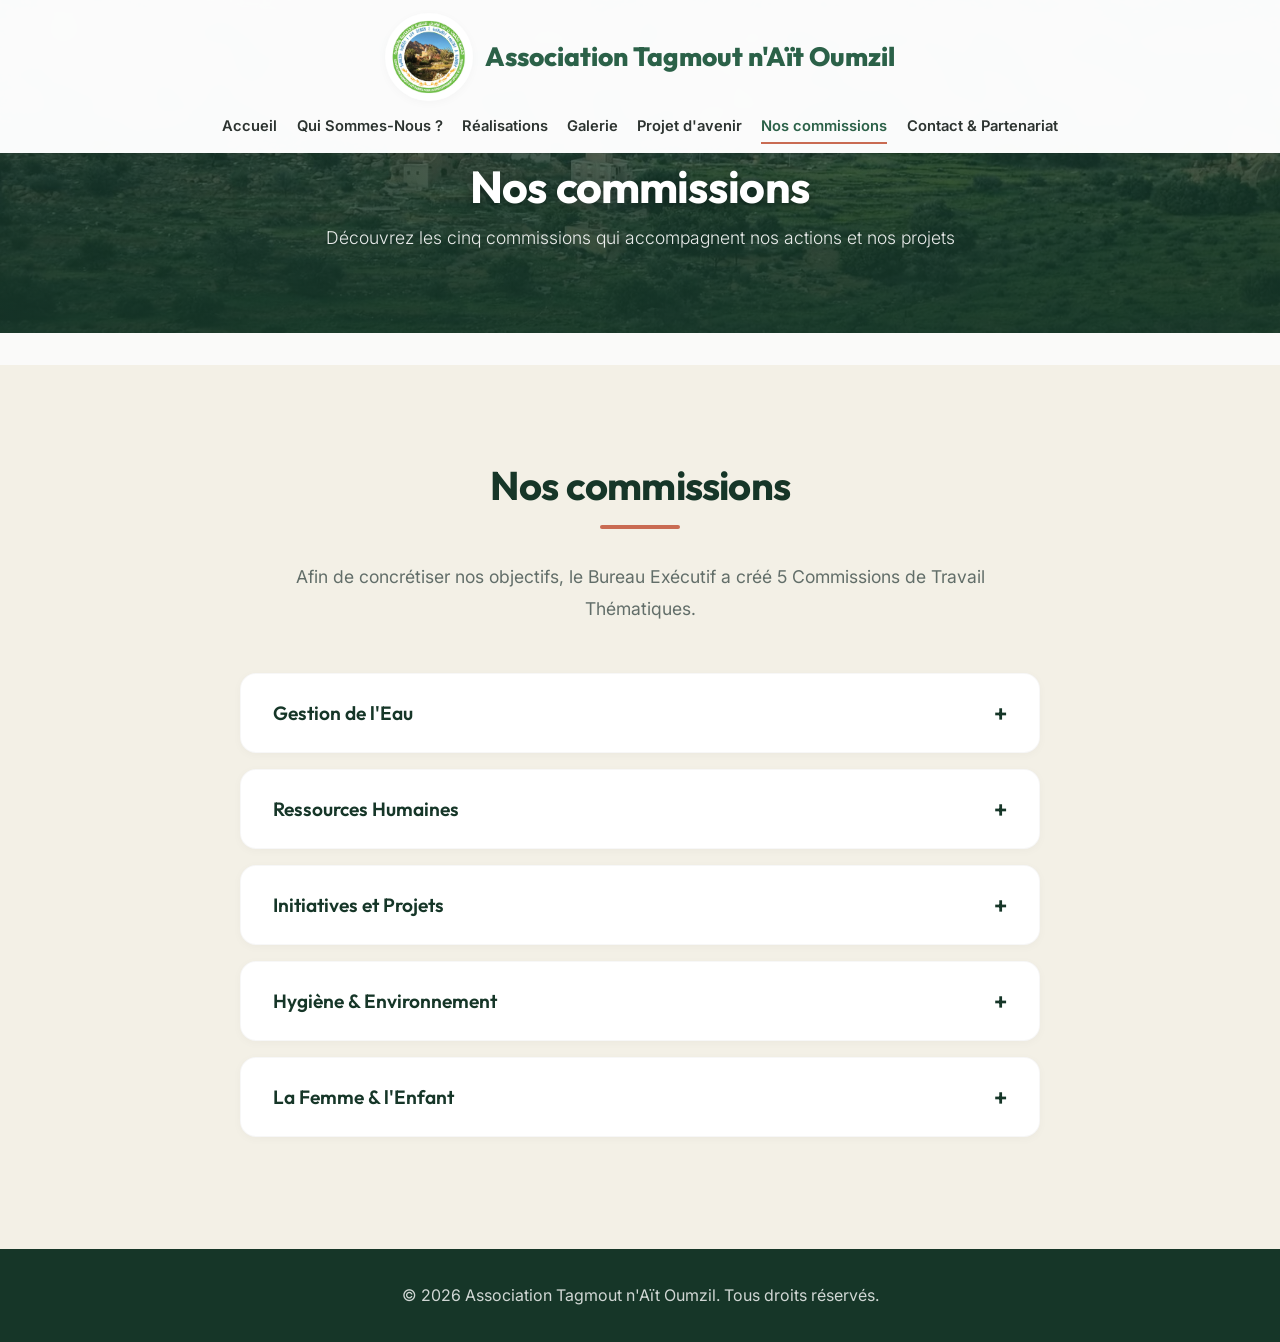
==== commit 9b470c06: "feat: agrandir le logo et reorganiser les chiffres cles" ====
--- a/commissions-thematiques.html
+++ b/commissions-thematiques.html
@@ -10,7 +10,7 @@
     <link rel="preconnect" href="https://fonts.gstatic.com" crossorigin>
     <link href="https://fonts.googleapis.com/css2?family=Inter:wght@300;400;600;800&family=Outfit:wght@400;700;900&display=swap" rel="stylesheet">
     <!-- Main Stylesheet -->
-    <link rel="stylesheet" href="styles.css?v=2.9">
+    <link rel="stylesheet" href="styles.css?v=2.10">
 </head>
 <body>
     <!-- Navbar -->
--- a/styles.css
+++ b/styles.css
@@ -1541,18 +1541,18 @@
     font-size: 1.65rem;
 }
 .logo img {
-    width: 64px;
-    height: 64px;
+    width: 88px;
+    height: 88px;
 }
 .nav-menu {
     justify-content: center;
     width: 100%;
 }
 .hero-content {
-    padding-top: 145px;
+    padding-top: 169px;
 }
 html {
-    scroll-padding-top: 150px;
+    scroll-padding-top: 174px;
 }
 @media screen and (max-width: 900px) {
     .logo {
@@ -1564,7 +1564,7 @@
         overflow-wrap: normal;
     }
     .logo img {
-        width: clamp(36px, 7vw, 64px);
-        height: clamp(36px, 7vw, 64px);
-    }
-}
+        width: clamp(48px, 9vw, 88px);
+        height: clamp(48px, 9vw, 88px);
+    }
+}
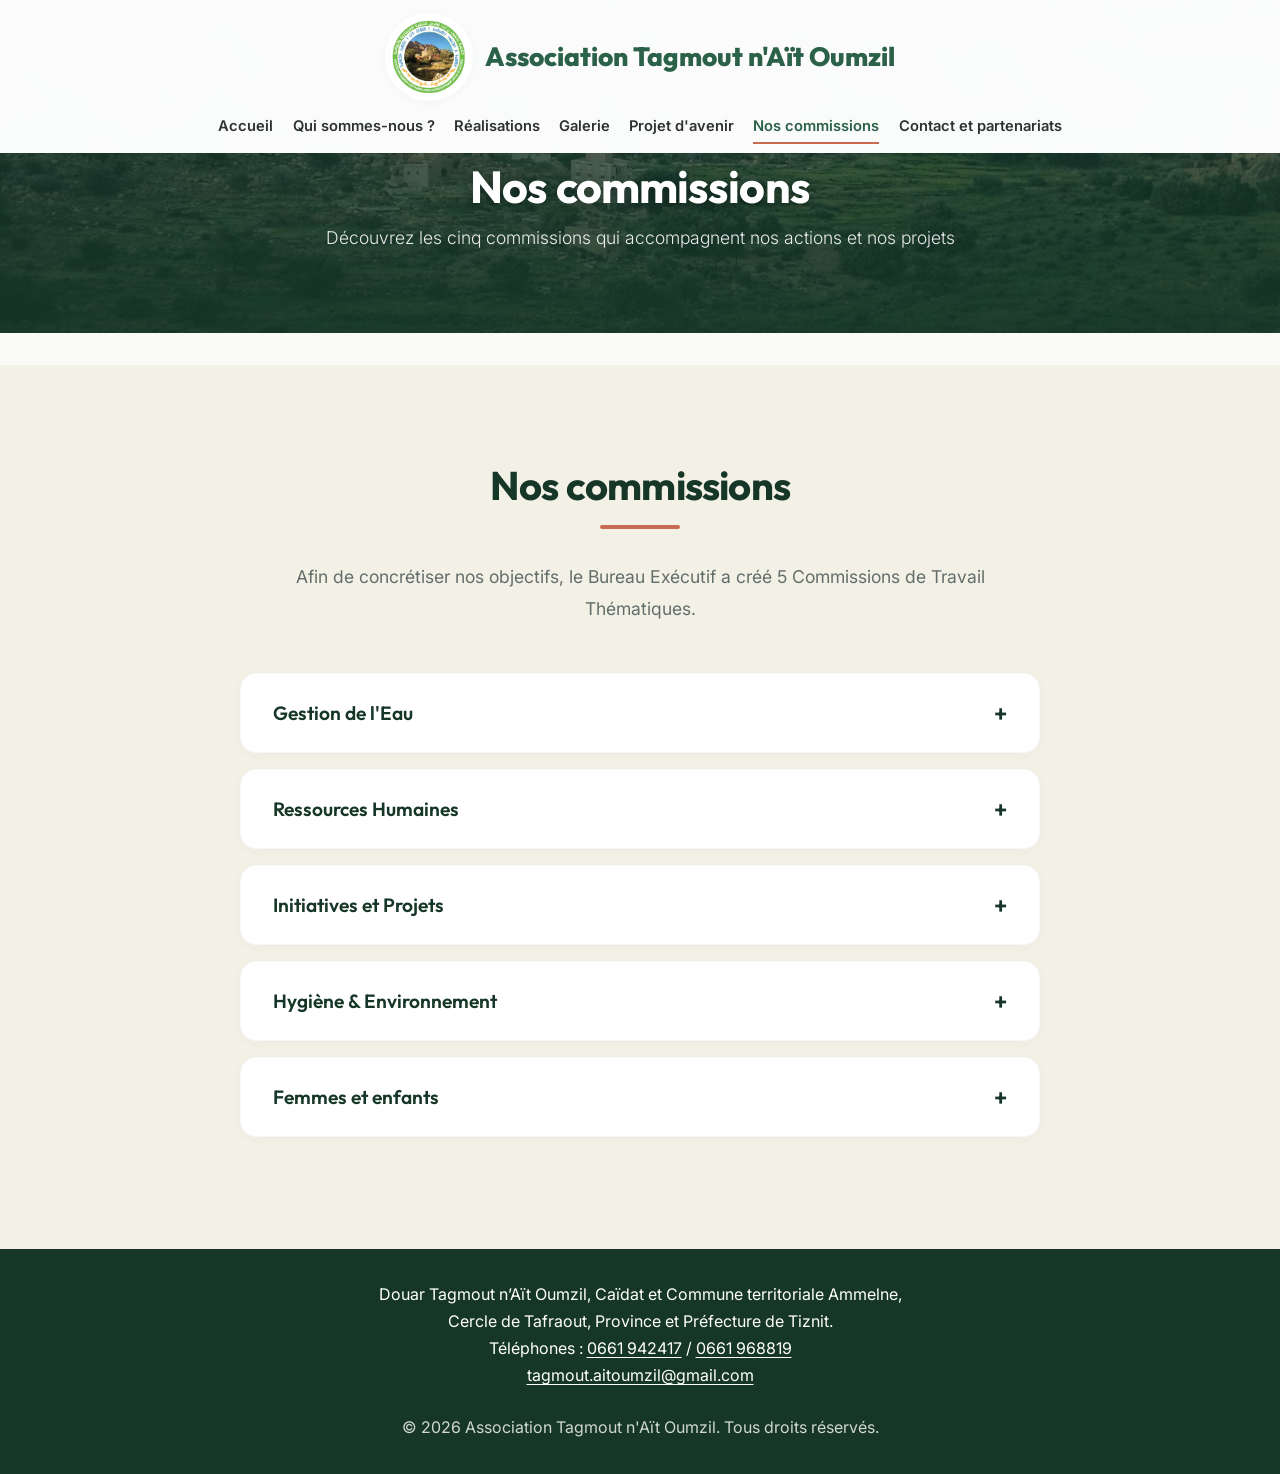
==== commit 5b5cda98: "feat: actualiser les contenus et les coordonnees de l'association" ====
--- a/commissions-thematiques.html
+++ b/commissions-thematiques.html
@@ -4,13 +4,13 @@
     <meta charset="UTF-8">
     <meta name="viewport" content="width=device-width, initial-scale=1.0">
     <title>Nos commissions - Association Tagmout n'Aït Oumzil</title>
-    <meta name="description" content="Découvrez les cinq commissions thématiques de l’Association Tagmout : eau, ressources humaines, projets, environnement, femme et enfant.">
+    <meta name="description" content="Découvrez les cinq commissions thématiques de l’Association Tagmout : eau, ressources humaines, projets, environnement, femmes et enfants.">
     <!-- Google Fonts -->
     <link rel="preconnect" href="https://fonts.googleapis.com">
     <link rel="preconnect" href="https://fonts.gstatic.com" crossorigin>
     <link href="https://fonts.googleapis.com/css2?family=Inter:wght@300;400;600;800&family=Outfit:wght@400;700;900&display=swap" rel="stylesheet">
     <!-- Main Stylesheet -->
-    <link rel="stylesheet" href="styles.css?v=2.10">
+    <link rel="stylesheet" href="styles.css?v=2.15">
 </head>
 <body>
     <!-- Navbar -->
@@ -27,12 +27,12 @@
             </button>
             <ul class="nav-menu" id="navigation-principale">
                 <li><a href="index.html" class="nav-links">Accueil</a></li>
-                <li><a href="qui-sommes-nous.html" class="nav-links">Qui Sommes-Nous ?</a></li>
+                <li><a href="qui-sommes-nous.html" class="nav-links">Qui sommes-nous ?</a></li>
                 <li><a href="realisations.html" class="nav-links">Réalisations</a></li>
                 <li><a href="galerie.html" class="nav-links">Galerie</a></li>
                 <li><a href="projets-d-avenir.html" class="nav-links">Projet d'avenir</a></li>
                 <li><a href="commissions-thematiques.html" class="nav-links">Nos commissions</a></li>
-                <li><a href="contact.html" class="nav-links">Contact & Partenariat</a></li>
+                <li><a href="contact.html" class="nav-links">Contact et partenariats</a></li>
             </ul>
         </div>
     </nav>
@@ -61,7 +61,7 @@
                         <ul>
                             <li>Sensibilisation sur la préservation de l'eau.</li>
                             <li>Réhabilitation des canaux de Zghoughen et des abords du Grand Réservoir Commun.</li>
-                            <li>Renforcement du puits de Tizirt.</li>
+                            <li>Renforcement du puits de Tizirte.</li>
                             <li>Construction d'un nouveau Réservoir pour la collecte des eaux de pluie.</li>
                         </ul>
                     </div>
@@ -72,7 +72,8 @@
                         <ul>
                             <li>Plan de formation pour le Bureau Exécutif.</li>
                             <li>Campagnes pour attirer les jeunes, les femmes et les compétences de la diaspora.</li>
-                            <li>Création d'une page Facebook pour les échanges et la commission.</li>
+                            <li>Création d'un site web pour la communication.</li>
+                            <li>Création d'une page Facebook pour les échanges.</li>
                         </ul>
                     </div>
                 </div>
@@ -98,7 +99,7 @@
                     </div>
                 </div>
                 <div class="accordion-item">
-                    <button class="accordion-header">La Femme & l'Enfant</button>
+                    <button class="accordion-header">Femmes et enfants</button>
                     <div class="accordion-content">
                         <ul>
                             <li>Campagnes de sensibilisation pour les femmes (développement, eau, hygiène).</li>
@@ -114,10 +115,15 @@
     <!-- Footer -->
     <footer>
         <div class="container">
+            <address class="association-address">
+    <span>Douar Tagmout n’Aït Oumzil, Caïdat et Commune territoriale Ammelne,<br>Cercle de Tafraout, Province et Préfecture de Tiznit.</span>
+    <span>Téléphones : <a href="tel:+212661942417">0661 942417</a> / <a href="tel:+212661968819">0661 968819</a></span>
+    <span><a href="mailto:tagmout.aitoumzil@gmail.com">tagmout.aitoumzil@gmail.com</a></span>
+</address>
             <p>&copy; 2026 Association Tagmout n'Aït Oumzil. Tous droits réservés.</p>
         </div>
     </footer>
 
-    <script src="script.js?v=2.6"></script>
+    <script src="script.js?v=2.14"></script>
 </body>
 </html>
--- a/styles.css
+++ b/styles.css
@@ -866,9 +866,34 @@
 }
 
 .gallery-album-label {
+    display: flex;
+    flex-direction: column;
+    align-items: center;
+    gap: 0.65rem;
+    padding: 0 1rem;
     text-align: center;
     font-weight: 600;
     color: var(--primary);
+}
+
+.gallery-album-name {
+    max-width: 100%;
+    font-size: clamp(1.15rem, 2.5vw, 1.5rem);
+    line-height: 1.5;
+    overflow-wrap: anywhere;
+}
+
+.gallery-album-count {
+    display: inline-block;
+    padding: 0.3rem 0.8rem;
+    border-radius: 999px;
+    background: rgba(15, 118, 110, 0.08);
+    color: var(--primary);
+    font-size: 0.85rem;
+    font-weight: 500;
+    line-height: 1.5;
+    white-space: nowrap;
+    unicode-bidi: isolate;
 }
 
 .project-filter-btn:focus-visible {
@@ -947,6 +972,35 @@
 
 footer p {
     opacity: 0.8;
+}
+
+footer a {
+    color: inherit;
+    text-decoration: underline;
+    text-underline-offset: 0.2em;
+    overflow-wrap: anywhere;
+}
+
+.association-address {
+    font-style: normal;
+    line-height: 1.7;
+    margin-bottom: 1.5rem;
+    overflow-wrap: anywhere;
+}
+
+.association-address span {
+    display: block;
+}
+
+.association-contact-details {
+    margin-top: 3rem;
+    padding: clamp(1rem, 4vw, 2rem);
+    background: var(--light-bg, #f7f5f0);
+    border-radius: var(--border-radius);
+}
+
+.association-contact-details h2 {
+    margin-bottom: 1rem;
 }
 
 /* 
@@ -1473,39 +1527,45 @@
     right: 1.25rem;
 }
 
-/* Dots Navigation */
-.slide-dots {
-    position: absolute;
-    bottom: 1.25rem;
-    left: 50%;
-    transform: translateX(-50%);
-    display: flex;
-    gap: 0.6rem;
-    width: max-content;
-    max-width: calc(100% - 2rem);
-    flex-wrap: wrap;
-    justify-content: center;
-    z-index: 10;
-}
-
-.slide-dot {
-    flex-shrink: 0;
-    width: 11px;
-    height: 11px;
-    border-radius: 50%;
-    background: rgba(255,255,255,0.4);
-    border: 1px solid rgba(0,0,0,0.1);
+/* Thumbnail navigation below the main photo. */
+.slide-thumbnails {
+    position: relative;
+    display: flex;
+    gap: 0.65rem;
+    max-width: 850px;
+    margin: 1rem auto 0;
+    padding: 4px 4px 10px;
+    overflow-x: auto;
+    overscroll-behavior-x: contain;
+    scrollbar-width: thin;
+}
+.slide-thumbnail {
+    flex: 0 0 88px;
+    height: 62px;
+    padding: 0;
+    border: 2px solid transparent;
+    border-radius: 8px;
+    overflow: hidden;
+    background: var(--primary-dark);
+    opacity: 0.65;
     cursor: pointer;
-    transition: var(--transition);
-    padding: 0;
-}
-
-.slide-dot.active {
-    background: var(--accent);
-    transform: scale(1.3);
-    box-shadow: 0 0 8px var(--accent);
-}
-
+}
+.slide-thumbnail img {
+    display: block;
+    width: 100%;
+    height: 100%;
+    object-fit: cover;
+}
+.slide-thumbnail:hover,
+.slide-thumbnail.active { opacity: 1; }
+.slide-thumbnail.active { border-color: var(--accent); }
+.slide-thumbnail:focus-visible {
+    outline: 2px solid var(--primary-dark);
+    outline-offset: 2px;
+}
+@media only screen and (max-width: 768px) {
+    .slide-thumbnail { flex-basis: 68px; height: 48px; }
+}
 @media only screen and (max-width: 768px) {
     .gallery-slideshow-container {
         padding: 1.5rem;
